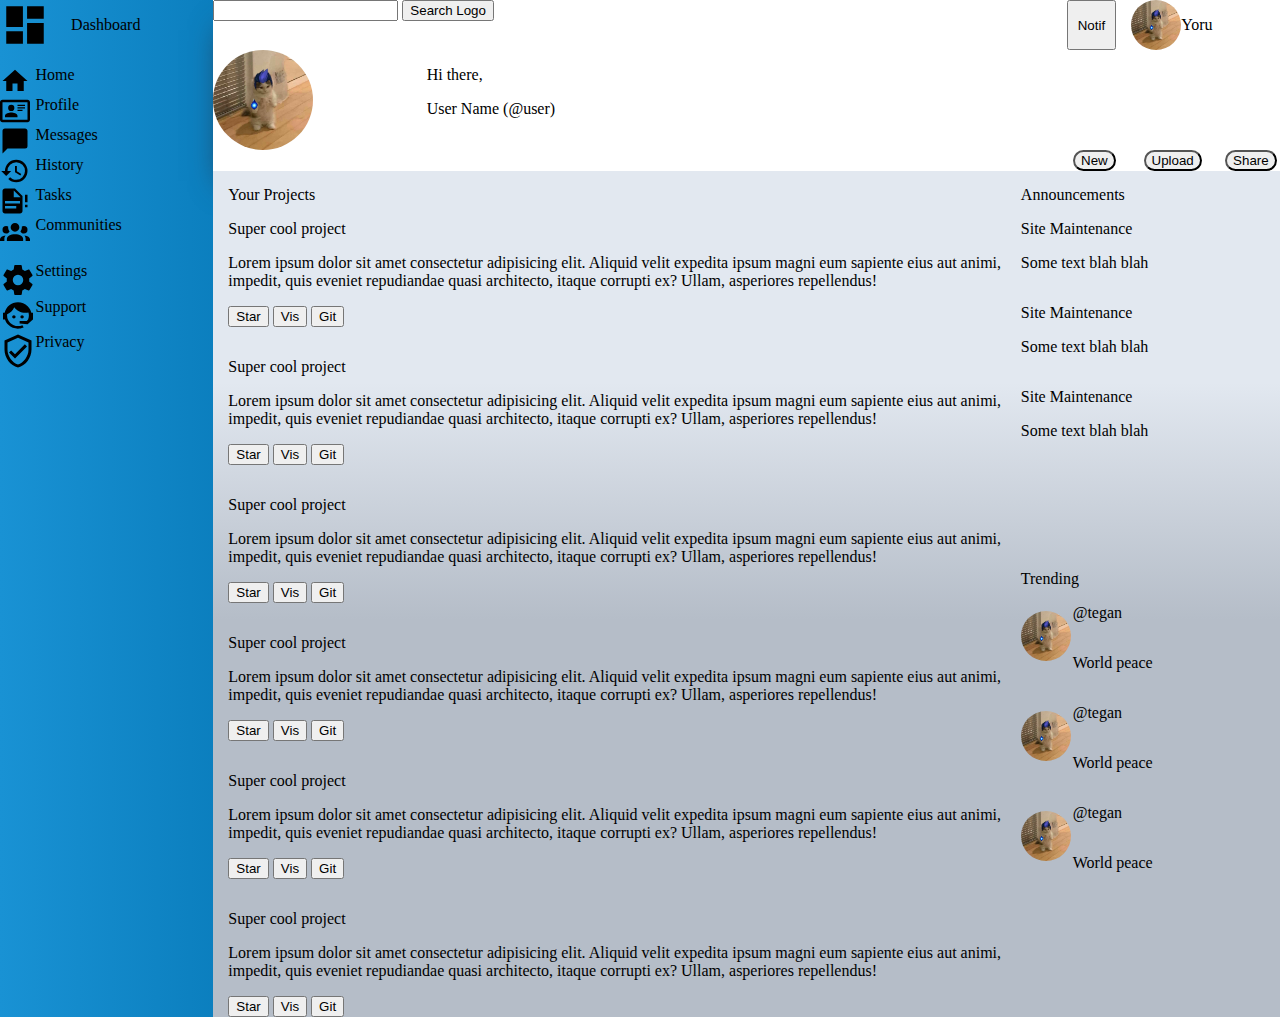
==== main.html @ 5a4c8735 "Initial commit" ====
<!DOCTYPE html>
<html lang="en">
<head>
    <meta charset="UTF-8">
    <meta name="viewport" content="width=device-width, initial-scale=1.0">
    <title>Admin Dashboard</title>
    <link rel="stylesheet" href="style.css">   
</head>
<body>
    <div class="container">
        <div class="side-bar">
            <div class="logo">
                <img src="icons/view-dashboard.svg" alt="dashboard logo">
                <p>Dashboard</p>
            </div>

            <ul class="pages">
                <img src="icons/home.svg" alt="home">
                <li>Home</li>
                <img src="icons/card-account-details-outline.svg" alt="">
                <li>Profile</li>
                <img src="icons/message.svg" alt="">
                <li>Messages</li>
                <img src="icons/history.svg" alt="">
                <li>History</li>
                <img src="icons/file-document-alert.svg" alt="">
                <li>Tasks</li>
                <img src="icons/account-group.svg" alt="">
                <li>Communities</li>
            </ul>

            <ul class="preferences">
                <img src="icons/cog.svg" alt="">
                <li>Settings</li>
                <img src="icons/face-agent.svg" alt="">
                <li>Support</li>
                <img src="icons/shield-check-outline.svg" alt="">
                <li>Privacy</li>
            </ul>
        </div>
        

        <div class="header">
            <div class="top-bar">
                <div class="search-bar">
                    <input type="text" name="search-bar" id="search-bar">
                    <button type="submit">Search Logo</button>
                </div>
                <div class="user-bar">
                    <button type="button">Notif</button>
                    <div class="user">
                        <img src="pfp.jpg" alt="User PFP" id="pfp-small">
                        <p>Yoru</p>
                    </div>
                </div>    
            </div>
            <div class="user-actions">
                <div class="user-profile">
                    <img src="pfp.jpg" alt="User PFP large">
                    <div class="welcome-message">
                        <p>Hi there,</p>
                        <p>User Name (@user)</p>
                    </div>
                </div>
                <div class="actions">
                    <button>New</button>
                    <button>Upload</button>
                    <button>Share</button>
                </div>
            </div>    
        </div>

        
        <div class="main-content">
            <div class="projects">
                <div class="section-name">Your Projects</div>
                <div class="projects-grid">
                    <div class="project">
                        <p class="project-title">Super cool project</p>
                        <p class="project-info">Lorem ipsum dolor sit amet consectetur adipisicing elit. Aliquid velit expedita ipsum magni eum sapiente eius aut animi, impedit, quis eveniet repudiandae quasi architecto, itaque corrupti ex? Ullam, asperiores repellendus!</p>
                        <div class="project-actions">
                            <button class="star">Star</button>
                            <button class="visible">Vis</button>
                            <button class="git">Git</button>
                        </div>
                    </div>
                    <div class="project">
                        <p class="project-title">Super cool project</p>
                        <p class="project-info">Lorem ipsum dolor sit amet consectetur adipisicing elit. Aliquid velit expedita ipsum magni eum sapiente eius aut animi, impedit, quis eveniet repudiandae quasi architecto, itaque corrupti ex? Ullam, asperiores repellendus!</p>
                        <div class="project-actions">
                            <button class="star">Star</button>
                            <button class="visible">Vis</button>
                            <button class="git">Git</button>
                        </div>
                    </div>
                    <div class="project">
                        <p class="project-title">Super cool project</p>
                        <p class="project-info">Lorem ipsum dolor sit amet consectetur adipisicing elit. Aliquid velit expedita ipsum magni eum sapiente eius aut animi, impedit, quis eveniet repudiandae quasi architecto, itaque corrupti ex? Ullam, asperiores repellendus!</p>
                        <div class="project-actions">
                            <button class="star">Star</button>
                            <button class="visible">Vis</button>
                            <button class="git">Git</button>
                        </div>
                    </div>
                    <div class="project">
                        <p class="project-title">Super cool project</p>
                        <p class="project-info">Lorem ipsum dolor sit amet consectetur adipisicing elit. Aliquid velit expedita ipsum magni eum sapiente eius aut animi, impedit, quis eveniet repudiandae quasi architecto, itaque corrupti ex? Ullam, asperiores repellendus!</p>
                        <div class="project-actions">
                            <button class="star">Star</button>
                            <button class="visible">Vis</button>
                            <button class="git">Git</button>
                        </div>
                    </div>
                    <div class="project">
                        <p class="project-title">Super cool project</p>
                        <p class="project-info">Lorem ipsum dolor sit amet consectetur adipisicing elit. Aliquid velit expedita ipsum magni eum sapiente eius aut animi, impedit, quis eveniet repudiandae quasi architecto, itaque corrupti ex? Ullam, asperiores repellendus!</p>
                        <div class="project-actions">
                            <button class="star">Star</button>
                            <button class="visible">Vis</button>
                            <button class="git">Git</button>
                        </div>
                    </div>
                    <div class="project">
                        <p class="project-title">Super cool project</p>
                        <p class="project-info">Lorem ipsum dolor sit amet consectetur adipisicing elit. Aliquid velit expedita ipsum magni eum sapiente eius aut animi, impedit, quis eveniet repudiandae quasi architecto, itaque corrupti ex? Ullam, asperiores repellendus!</p>
                        <div class="project-actions">
                            <button class="star">Star</button>
                            <button class="visible">Vis</button>
                            <button class="git">Git</button>
                        </div>
                    </div>
               
                </div>
            </div>

            <div class="side-content">
                <div class="announcement">
                    <div class="section-name">Announcements</div>
                    <div class="announcements-grid">
                        <div class="announcement">
                            <p class="announcement-title">Site Maintenance</p>
                            <p class="announcement-info">Some text blah blah</p>
                        </div>
                        <div class="announcement">
                            <p class="announcement-title">Site Maintenance</p>
                            <p class="announcement-info">Some text blah blah</p>
                        </div>
                        <div class="announcement">
                            <p class="announcement-title">Site Maintenance</p>
                            <p class="announcement-info">Some text blah blah</p>
                        </div>
                    </div>    
                </div>
                
                <div class="trending-users">
                    <div class="section-name">Trending</div>
                    <div class="trending-users-grid">
                        <div class="trending-user">
                            <div class="trending-user-pfp">
                                <img src="pfp.jpg" alt="trending user">
                            </div>
                            <p class="trending-user-name">@tegan</p>
                            <p class="trending-user-description">World peace</p>
                        </div>
                        <div class="trending-user">
                            <div class="trending-user-pfp">
                                <img src="pfp.jpg" alt="trending user">
                            </div>
                            <p class="trending-user-name">@tegan</p>
                            <p class="trending-user-description">World peace</p>
                        </div>
                        <div class="trending-user">
                            <div class="trending-user-pfp">
                                <img src="pfp.jpg" alt="trending user">
                            </div>
                            <p class="trending-user-name">@tegan</p>
                            <p class="trending-user-description">World peace</p>
                        </div>
                    </div>
                </div>
            </div>
        </div>
    </div>
    
</body>
</html>
---- style.css ----
#pfp-small {
    width: 50px;
    border-radius: 50%;
}

body {
    background: rgb(25,146,212);
    background: linear-gradient(90deg, rgba(25,146,212,1) 0%, rgba(8,122,185,1) 21%);
    margin: 0;
}

.container {
    display: grid;
    grid-template: auto auto / 1fr 5fr;
}

.side-bar {
    grid-row: 1 / 4;
    box-shadow: 5px 0px 0px #126ea1;
}

.logo {
    display: grid;
    grid-template-columns: 1fr 2fr;
}

.logo img {
    width: 50px;
}

.pages img {
    width: 30px;
}

.pages, .preferences {
    list-style-type: none;
    display: grid;
    grid-template-columns: 1fr 5fr;
    justify-items: start;
    padding: 0;
    
}

.header {
    display: grid;
    background-color: rgb(255, 255, 255);
    box-shadow: rgb(38, 57, 77) 0px 20px 30px -10px;
}

.top-bar {
    display: grid;
    grid-template-columns: 4fr 1fr;
}

.search-bar {
    /* Possibly need to grid to make sure its horizontal */
}

.user-bar {
    display: grid;
    grid-template-columns: 1fr 3fr;
    gap: 15px;
}

.user-bar button {
    height: 50px;
}

.user {
    display: grid;
    grid-template-columns: 1fr 3fr;
}

.user-actions {
    grid-template-columns: 2fr 1fr;
    /* gap: 15%; */
    /* Instead of gap, justify actions to end? */
}

.user-profile >img {
    width: 100px;
    border-radius: 50%;
}

.actions {
    display: grid;
    grid-template-columns: repeat(3, 1fr);
    gap: 20px;
    justify-items: center;
    align-items: center;
    justify-self: end;

}

.actions button {
    border-radius: 12px;
} 

.user-profile {
    display: grid;
    grid-template-columns: 1fr 4fr;
}

.main-content {
    display: grid;
    grid-template: 1fr / 3fr 1fr;
    gap: 15px;
    padding-top: 15px;
    padding-left: 15px;
    background: rgb(226,232,240);
    background: linear-gradient(180deg, rgba(226,232,240,1) 25%, rgba(181,189,200,1) 53%);
}

.projects {
    grid-row: 1/3;
}

.projects-grid {
    display: grid;
    grid-template-columns: repeat(auto-fit, minmax(400px, 1fr));
    gap: 15px;
}

.side-content {
    display: grid;
}

.announcements-grid, .trending-users-grid {
    display: grid;
    grid-template-rows: 1fr;
}

.trending-user {
    display: grid;
    grid-template: 1fr 1fr / 1fr 4fr;}

.trending-user-pfp {
    grid-row: 1/3;
    align-self: center;
}

.trending-user-pfp img {
    width: 50px;
    border-radius: 50%;
    justify-self: center;
    align-self: center;
}
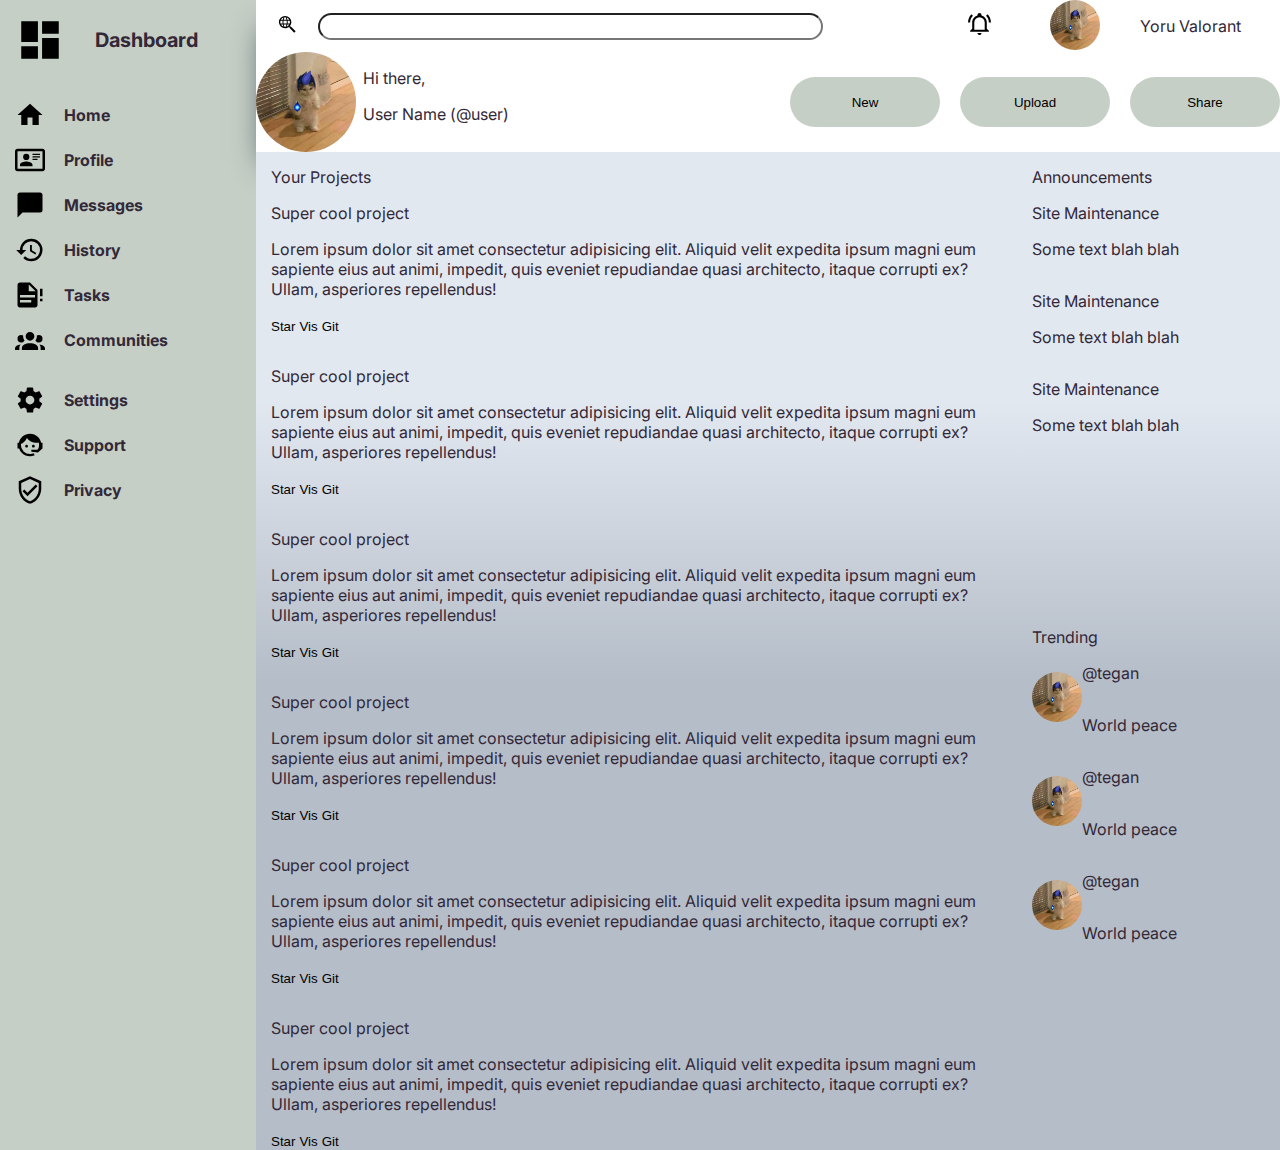
==== commit 2fbc4dae: "Completed side bar and search bar" ====
--- a/main.html
+++ b/main.html
@@ -4,7 +4,8 @@
     <meta charset="UTF-8">
     <meta name="viewport" content="width=device-width, initial-scale=1.0">
     <title>Admin Dashboard</title>
-    <link rel="stylesheet" href="style.css">   
+    <link rel="stylesheet" href="style.css"> 
+    <link href='https://fonts.googleapis.com/css?family=Inter' rel='stylesheet'>  
 </head>
 <body>
     <div class="container">
@@ -14,43 +15,43 @@
                 <p>Dashboard</p>
             </div>
 
-            <ul class="pages">
+            <div class="pages">
                 <img src="icons/home.svg" alt="home">
-                <li>Home</li>
+                <p>Home</p>
                 <img src="icons/card-account-details-outline.svg" alt="">
-                <li>Profile</li>
+                <p>Profile</p>
                 <img src="icons/message.svg" alt="">
-                <li>Messages</li>
+                <p>Messages</p>
                 <img src="icons/history.svg" alt="">
-                <li>History</li>
+                <p>History</p>
                 <img src="icons/file-document-alert.svg" alt="">
-                <li>Tasks</li>
+                <p>Tasks</p>
                 <img src="icons/account-group.svg" alt="">
-                <li>Communities</li>
-            </ul>
+                <p>Communities</p>
+            </div>
 
-            <ul class="preferences">
+            <div class="preferences">
                 <img src="icons/cog.svg" alt="">
-                <li>Settings</li>
+                <p>Settings</p>
                 <img src="icons/face-agent.svg" alt="">
-                <li>Support</li>
+                <p>Support</p>
                 <img src="icons/shield-check-outline.svg" alt="">
-                <li>Privacy</li>
-            </ul>
+                <p>Privacy</p>
+            </div>
         </div>
         
 
         <div class="header">
             <div class="top-bar">
                 <div class="search-bar">
+                    <button type="submit"><img src="icons/search-web.svg" alt="fdafds" id="search-icon"></button>
                     <input type="text" name="search-bar" id="search-bar">
-                    <button type="submit">Search Logo</button>
                 </div>
                 <div class="user-bar">
-                    <button type="button">Notif</button>
+                    <button type="button"><img src="icons/bell-ring-outline.svg" id="bell" alt=""></button>
                     <div class="user">
                         <img src="pfp.jpg" alt="User PFP" id="pfp-small">
-                        <p>Yoru</p>
+                        <p>Yoru Valorant</p>
                     </div>
                 </div>    
             </div>
--- a/style.css
+++ b/style.css
@@ -4,31 +4,56 @@
 }
 
 body {
-    background: rgb(25,146,212);
-    background: linear-gradient(90deg, rgba(25,146,212,1) 0%, rgba(8,122,185,1) 21%);
+    background: #C6CFC5;
     margin: 0;
+    font-family: 'Inter';
+}
+
+button {
+    border: 0;
+    background: none;
+    padding: 0;
+}
+
+button img {
+    width: 20px;
+    color: white;
 }
 
 .container {
     display: grid;
-    grid-template: auto auto / 1fr 5fr;
+    grid-template: 1fr / 1fr 4fr;
+    min-height: 100vh;
+    color: #322838;
+
 }
 
 .side-bar {
     grid-row: 1 / 4;
     box-shadow: 5px 0px 0px #126ea1;
+    padding-left: 15px;
+    padding-top: 15px;
 }
 
 .logo {
     display: grid;
     grid-template-columns: 1fr 2fr;
+    margin-bottom: 35px;
+    font-size: 20px;
+    font-weight: bolder;
+    align-items: center;
 }
 
 .logo img {
     width: 50px;
 }
 
-.pages img {
+.logo p {
+    margin: 0;
+    margin-right: 10px;
+}
+
+.pages img, .preferences img {
     width: 30px;
 }
 
@@ -37,8 +62,19 @@
     display: grid;
     grid-template-columns: 1fr 5fr;
     justify-items: start;
-    padding: 0;
-    
+    padding: 0; 
+    align-items: center;
+    gap: 15px 10px;
+    font-size: 16px;
+    font-weight: bold;
+}
+
+.pages p, .preferences p {
+    margin: 0;
+}
+
+.pages {
+    margin-bottom: 30px;
 }
 
 .header {
@@ -49,30 +85,56 @@
 
 .top-bar {
     display: grid;
-    grid-template-columns: 4fr 1fr;
+    grid-template-columns: 2fr 1fr;
+    /* TOOD: set max height (maybe use minmax in template?) */
 }
 
 .search-bar {
     /* Possibly need to grid to make sure its horizontal */
+    display: grid;
+    align-items: center;
+    grid-template-columns: 1fr 10fr;
+    
+}
+
+.search-bar input {
+    border-radius: 25px;
+    height: 21px;
+    max-width: 80%;
+    
+}
+
+#search-icon {
+    height: 23px;
+    width: 23px;
 }
 
 .user-bar {
     display: grid;
     grid-template-columns: 1fr 3fr;
     gap: 15px;
+    justify-items: center;
 }
 
 .user-bar button {
     height: 50px;
 }
 
+#bell {
+    width: 25px;
+}
+
 .user {
     display: grid;
     grid-template-columns: 1fr 3fr;
+    gap: 15px;
+    justify-items: center;
 }
 
 .user-actions {
     grid-template-columns: 2fr 1fr;
+    display: grid;
+    grid-template-columns: 3fr 1fr;
     /* gap: 15%; */
     /* Instead of gap, justify actions to end? */
 }
@@ -93,7 +155,11 @@
 }
 
 .actions button {
-    border-radius: 12px;
+    width: 150px;
+    height: 50px;
+    border-radius: 30px;
+    padding: auto;
+    background: #C6CFC5;
 } 
 
 .user-profile {
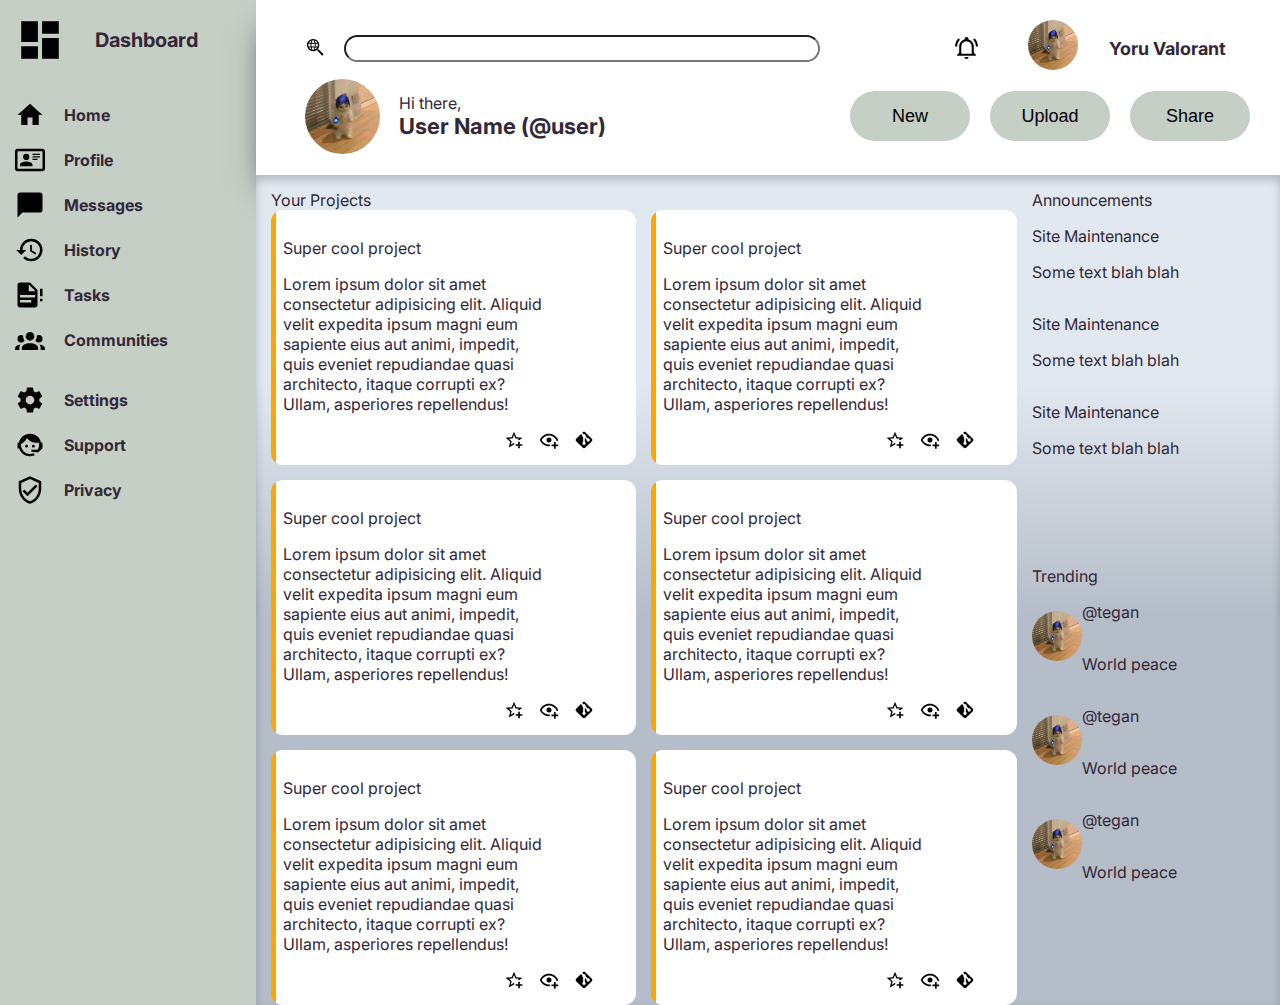
==== commit ea76d6e3: "Started cards" ====
--- a/main.html
+++ b/main.html
@@ -57,10 +57,11 @@
             </div>
             <div class="user-actions">
                 <div class="user-profile">
-                    <img src="pfp.jpg" alt="User PFP large">
+                    <div class="user-profile-image-container">
+                        <img src="pfp.jpg" alt="User PFP large">
+                    </div>
                     <div class="welcome-message">
-                        <p>Hi there,</p>
-                        <p>User Name (@user)</p>
+                        <p>Hi there, <br> <span>User Name (@user)</span></p>
                     </div>
                 </div>
                 <div class="actions">
@@ -77,60 +78,84 @@
                 <div class="section-name">Your Projects</div>
                 <div class="projects-grid">
                     <div class="project">
-                        <p class="project-title">Super cool project</p>
-                        <p class="project-info">Lorem ipsum dolor sit amet consectetur adipisicing elit. Aliquid velit expedita ipsum magni eum sapiente eius aut animi, impedit, quis eveniet repudiandae quasi architecto, itaque corrupti ex? Ullam, asperiores repellendus!</p>
-                        <div class="project-actions">
-                            <button class="star">Star</button>
-                            <button class="visible">Vis</button>
-                            <button class="git">Git</button>
-                        </div>
-                    </div>
-                    <div class="project">
-                        <p class="project-title">Super cool project</p>
-                        <p class="project-info">Lorem ipsum dolor sit amet consectetur adipisicing elit. Aliquid velit expedita ipsum magni eum sapiente eius aut animi, impedit, quis eveniet repudiandae quasi architecto, itaque corrupti ex? Ullam, asperiores repellendus!</p>
-                        <div class="project-actions">
-                            <button class="star">Star</button>
-                            <button class="visible">Vis</button>
-                            <button class="git">Git</button>
-                        </div>
-                    </div>
-                    <div class="project">
-                        <p class="project-title">Super cool project</p>
-                        <p class="project-info">Lorem ipsum dolor sit amet consectetur adipisicing elit. Aliquid velit expedita ipsum magni eum sapiente eius aut animi, impedit, quis eveniet repudiandae quasi architecto, itaque corrupti ex? Ullam, asperiores repellendus!</p>
-                        <div class="project-actions">
-                            <button class="star">Star</button>
-                            <button class="visible">Vis</button>
-                            <button class="git">Git</button>
-                        </div>
-                    </div>
-                    <div class="project">
-                        <p class="project-title">Super cool project</p>
-                        <p class="project-info">Lorem ipsum dolor sit amet consectetur adipisicing elit. Aliquid velit expedita ipsum magni eum sapiente eius aut animi, impedit, quis eveniet repudiandae quasi architecto, itaque corrupti ex? Ullam, asperiores repellendus!</p>
-                        <div class="project-actions">
-                            <button class="star">Star</button>
-                            <button class="visible">Vis</button>
-                            <button class="git">Git</button>
-                        </div>
-                    </div>
-                    <div class="project">
-                        <p class="project-title">Super cool project</p>
-                        <p class="project-info">Lorem ipsum dolor sit amet consectetur adipisicing elit. Aliquid velit expedita ipsum magni eum sapiente eius aut animi, impedit, quis eveniet repudiandae quasi architecto, itaque corrupti ex? Ullam, asperiores repellendus!</p>
-                        <div class="project-actions">
-                            <button class="star">Star</button>
-                            <button class="visible">Vis</button>
-                            <button class="git">Git</button>
-                        </div>
-                    </div>
-                    <div class="project">
-                        <p class="project-title">Super cool project</p>
-                        <p class="project-info">Lorem ipsum dolor sit amet consectetur adipisicing elit. Aliquid velit expedita ipsum magni eum sapiente eius aut animi, impedit, quis eveniet repudiandae quasi architecto, itaque corrupti ex? Ullam, asperiores repellendus!</p>
-                        <div class="project-actions">
-                            <button class="star">Star</button>
-                            <button class="visible">Vis</button>
-                            <button class="git">Git</button>
-                        </div>
-                    </div>
-               
+                        <div class="project-text">
+                            <p class="project-title">Super cool project</p>
+                            <p class="project-info">Lorem ipsum dolor sit amet consectetur adipisicing elit. Aliquid velit expedita ipsum magni eum sapiente eius aut animi, impedit, quis eveniet repudiandae quasi architecto, itaque corrupti ex? Ullam, asperiores repellendus!</p>    
+                        </div>
+                        <div class="project-actions">
+                            <div class="project-actions-grid">
+                                <button class="star"><img src="icons/star-plus-outline.svg" alt=""></button>
+                                <button class="visible"><img src="icons/eye-plus-outline.svg" alt=""></button>
+                                <button class="git"><img src="icons/git.svg" alt=""></button>    
+                            </div>
+                        </div>
+                    </div>
+                    <div class="project">
+                        <div class="project-text">
+                            <p class="project-title">Super cool project</p>
+                            <p class="project-info">Lorem ipsum dolor sit amet consectetur adipisicing elit. Aliquid velit expedita ipsum magni eum sapiente eius aut animi, impedit, quis eveniet repudiandae quasi architecto, itaque corrupti ex? Ullam, asperiores repellendus!</p>    
+                        </div>
+                        <div class="project-actions">
+                            <div class="project-actions-grid">
+                                <button class="star"><img src="icons/star-plus-outline.svg" alt=""></button>
+                                <button class="visible"><img src="icons/eye-plus-outline.svg" alt=""></button>
+                                <button class="git"><img src="icons/git.svg" alt=""></button>    
+                            </div>
+                        </div>
+                    </div>
+                    <div class="project">
+                        <div class="project-text">
+                            <p class="project-title">Super cool project</p>
+                            <p class="project-info">Lorem ipsum dolor sit amet consectetur adipisicing elit. Aliquid velit expedita ipsum magni eum sapiente eius aut animi, impedit, quis eveniet repudiandae quasi architecto, itaque corrupti ex? Ullam, asperiores repellendus!</p>    
+                        </div>
+                        <div class="project-actions">
+                            <div class="project-actions-grid">
+                                <button class="star"><img src="icons/star-plus-outline.svg" alt=""></button>
+                                <button class="visible"><img src="icons/eye-plus-outline.svg" alt=""></button>
+                                <button class="git"><img src="icons/git.svg" alt=""></button>    
+                            </div>
+                        </div>
+                    </div>
+                    <div class="project">
+                        <div class="project-text">
+                            <p class="project-title">Super cool project</p>
+                            <p class="project-info">Lorem ipsum dolor sit amet consectetur adipisicing elit. Aliquid velit expedita ipsum magni eum sapiente eius aut animi, impedit, quis eveniet repudiandae quasi architecto, itaque corrupti ex? Ullam, asperiores repellendus!</p>    
+                        </div>
+                        <div class="project-actions">
+                            <div class="project-actions-grid">
+                                <button class="star"><img src="icons/star-plus-outline.svg" alt=""></button>
+                                <button class="visible"><img src="icons/eye-plus-outline.svg" alt=""></button>
+                                <button class="git"><img src="icons/git.svg" alt=""></button>    
+                            </div>
+                        </div>
+                    </div>
+                    <div class="project">
+                        <div class="project-text">
+                            <p class="project-title">Super cool project</p>
+                            <p class="project-info">Lorem ipsum dolor sit amet consectetur adipisicing elit. Aliquid velit expedita ipsum magni eum sapiente eius aut animi, impedit, quis eveniet repudiandae quasi architecto, itaque corrupti ex? Ullam, asperiores repellendus!</p>    
+                        </div>
+                        <div class="project-actions">
+                            <div class="project-actions-grid">
+                                <button class="star"><img src="icons/star-plus-outline.svg" alt=""></button>
+                                <button class="visible"><img src="icons/eye-plus-outline.svg" alt=""></button>
+                                <button class="git"><img src="icons/git.svg" alt=""></button>    
+                            </div>
+                        </div>
+                    </div>
+                    <div class="project">
+                        <div class="project-text">
+                            <p class="project-title">Super cool project</p>
+                            <p class="project-info">Lorem ipsum dolor sit amet consectetur adipisicing elit. Aliquid velit expedita ipsum magni eum sapiente eius aut animi, impedit, quis eveniet repudiandae quasi architecto, itaque corrupti ex? Ullam, asperiores repellendus!</p>    
+                        </div>
+                        <div class="project-actions">
+                            <div class="project-actions-grid">
+                                <button class="star"><img src="icons/star-plus-outline.svg" alt=""></button>
+                                <button class="visible"><img src="icons/eye-plus-outline.svg" alt=""></button>
+                                <button class="git"><img src="icons/git.svg" alt=""></button>    
+                            </div>
+                        </div>
+                    </div>
+                    
                 </div>
             </div>
 
--- a/style.css
+++ b/style.css
@@ -81,6 +81,7 @@
     display: grid;
     background-color: rgb(255, 255, 255);
     box-shadow: rgb(38, 57, 77) 0px 20px 30px -10px;
+    padding: 20px 30px 20px 30px;
 }
 
 .top-bar {
@@ -114,6 +115,7 @@
     grid-template-columns: 1fr 3fr;
     gap: 15px;
     justify-items: center;
+    align-items: center;
 }
 
 .user-bar button {
@@ -129,6 +131,8 @@
     grid-template-columns: 1fr 3fr;
     gap: 15px;
     justify-items: center;
+    font-size: 18px;
+    font-weight: bold;
 }
 
 .user-actions {
@@ -139,8 +143,20 @@
     /* Instead of gap, justify actions to end? */
 }
 
-.user-profile >img {
-    width: 100px;
+.user-profile p span {
+    font-size: 22px;
+    font-weight: bold;
+}
+
+
+.user-profile-image-container {
+    display: grid;
+    align-items: center;
+    justify-items: center;
+}
+
+.user-profile-image-container > img {
+    width: 75px;
     border-radius: 50%;
 }
 
@@ -151,15 +167,16 @@
     justify-items: center;
     align-items: center;
     justify-self: end;
-
 }
 
 .actions button {
-    width: 150px;
+    width: 120px;
     height: 50px;
     border-radius: 30px;
-    padding: auto;
     background: #C6CFC5;
+
+    font-size: 18px;
+    font-weight: 500;
 } 
 
 .user-profile {
@@ -175,6 +192,8 @@
     padding-left: 15px;
     background: rgb(226,232,240);
     background: linear-gradient(180deg, rgba(226,232,240,1) 25%, rgba(181,189,200,1) 53%);
+
+    box-shadow: inset 0 5px 10px rgb(0 0 0 / 0.2);;
 }
 
 .projects {
@@ -183,8 +202,37 @@
 
 .projects-grid {
     display: grid;
-    grid-template-columns: repeat(auto-fit, minmax(400px, 1fr));
-    gap: 15px;
+    grid-template-columns: repeat(auto-fit, minmax(350px, 1fr));
+    gap: 15px;
+}
+
+.project {
+    background-color: rgb(255, 255, 255);
+    background-image: linear-gradient(to right, orange 1.5%, rgba(0,0,0,0) 1.5%); 
+    border-radius: 12px;
+    padding: 12px 12px 12px 12px;
+    
+}
+
+.project-text {
+    padding-right: 75px;
+}
+
+.project-actions {
+    display: grid;
+    justify-content: end;
+    padding-right: 30px;
+}
+
+.project-actions-grid {
+    display: grid;
+    grid-template-columns: 1fr 1fr 1fr;
+    justify-items: end;
+    gap: 15px;
+}
+
+.project-actions-grid img {
+    width: 20px;
 }
 
 .side-content {
